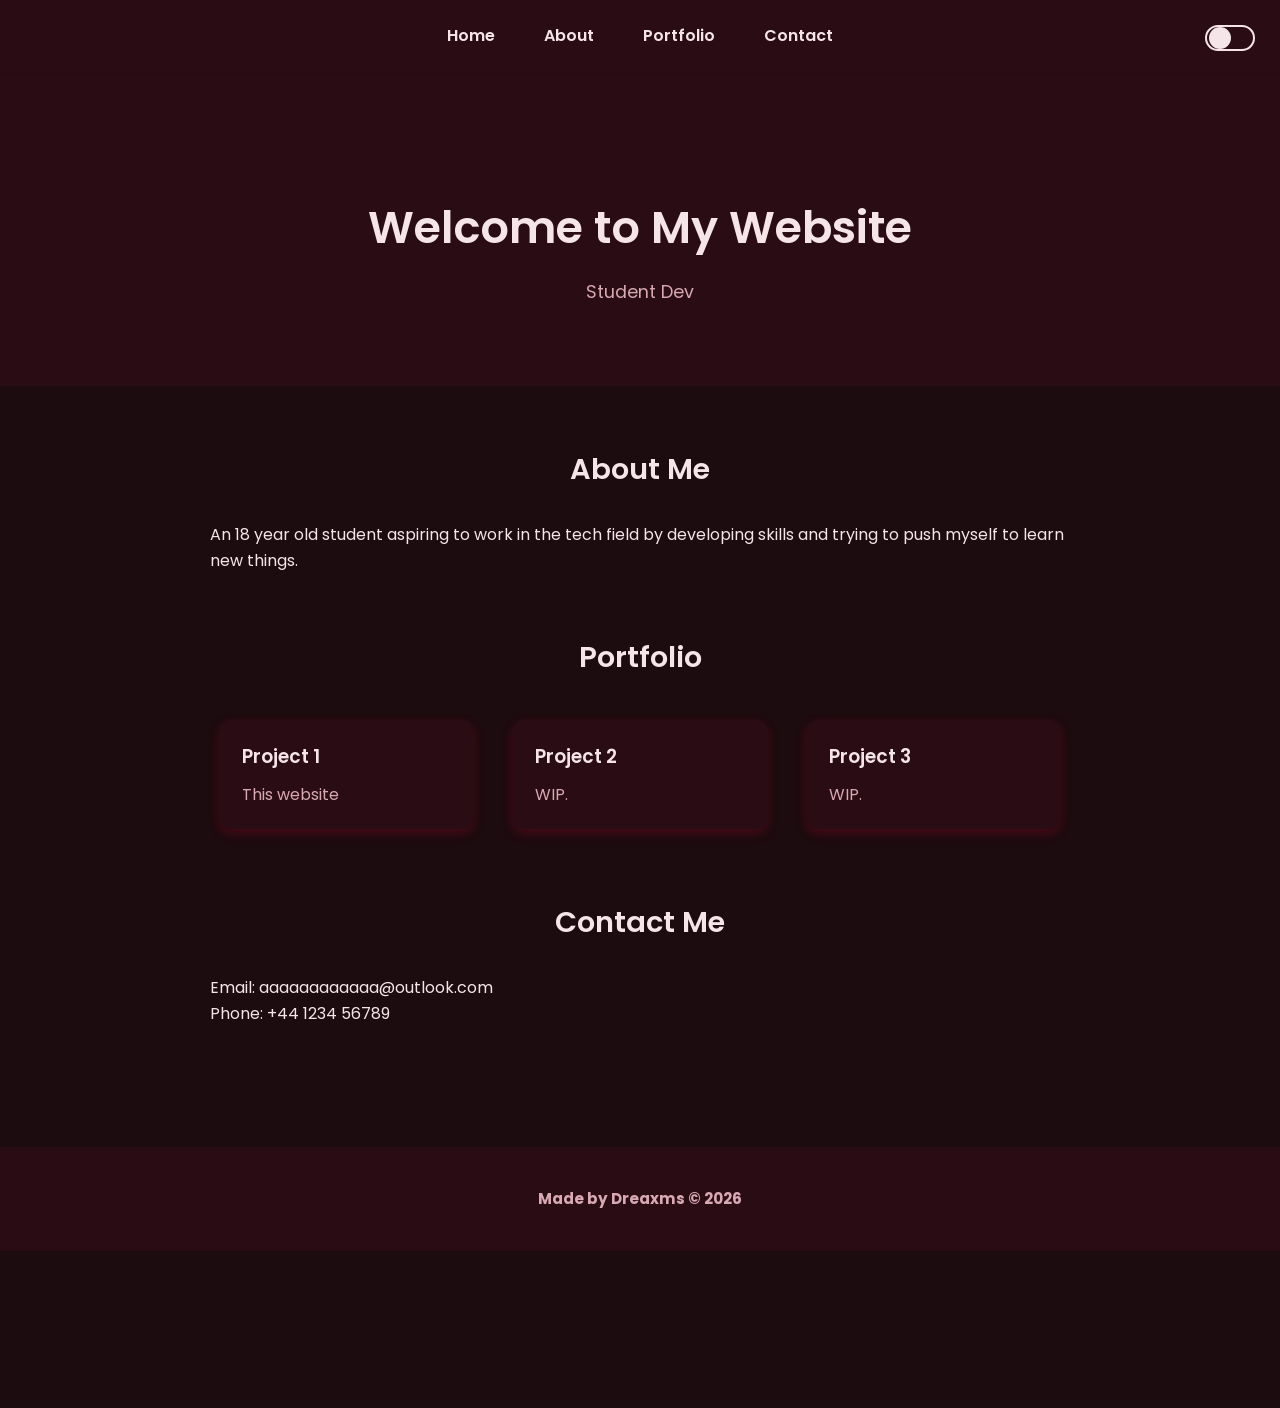
==== index.html @ 63194b22 "Update and rename Website portfolio.html to index.html" ====
<!DOCTYPE html>
<html lang="en">
<head>
    <meta charset="UTF-8">
    <meta name="viewport" content="width=device-width, initial-scale=1.0">
    <title>Portfolio</title>
    <link rel="stylesheet" href="portfolio.css">
</head>
<body>
    
    <ul id="navbar">
        <li><a href="#home">Home</a></li>
        <li><a href="#about">About</a></li>
        <li><a href="#portfolio">Portfolio</a></li>
        <li><a href="#contact">Contact</a></li>
    </ul>

    
    <button id="darkModeToggle"></button>


    
    <div id="home" class="header">
        <h1>Welcome to My Website</h1>
        <p>Student Dev</p>
    </div>

  
    <main>
       
        <section id="about">
            <h2>About Me</h2>
            <p>An 18 year old student aspiring to work in the tech field by developing skills and trying to push myself to learn new things.</p>
        </section>

        
        <section id="portfolio">
            <h2>Portfolio</h2>
            <div class="projects">
                <div class="project-card">
                    <h3>Project 1</h3>
                    <p>This website</p>
                </div>
                <div class="project-card">
                    <h3>Project 2</h3>
                    <p>WIP.</p>
                </div>
                <div class="project-card">
                    <h3>Project 3</h3>
                    <p>WIP.</p>
                </div>
            </div>
        </section>

        
        <section id="contact">
            <h2>Contact Me</h2>
            <p>Email: aaaaaaaaaaaa@outlook.com</p>
            <p>Phone: +44 1234 56789</p>
        </section>
    </main>

    <!-- Footer -->
    <footer>
        <h4 id="footer">Made by Dreaxms &copy; 2026</h4>
    </footer>

    <!-- External JS -->
    <script src="portfolio.js"></script>
    <canvas id="plasmaCanvas"></canvas>

</body>
</html>
---- portfolio.css ----
/* Import Google Font */
@import url('https://fonts.googleapis.com/css2?family=Poppins:wght@400;600&display=swap');

:root {
    --bg-color: #1c0b0f;       /* deep burgundy background */
    --text-color: #f5e5e8;     /* light pinkish text */
    --subtext-color: #d8a8b4;  /* softer subtext */
    --header-bg: #2a0d14;
    --card-bg: #2a0d14;
    --navbar-bg: #2a0d14;
    --navbar-text: #f5e5e8;
    --navbar-hover: #4d0f20;
    --card-shadow: rgba(255,0,50,0.2);
    --footer-bg: #2a0d14;
    --footer-text: #d8a8b4;
}

/* Dark mode variables */

* {
    box-sizing: border-box;
}

body {
    margin: 0;
    font-family: 'Poppins', sans-serif;
    background-color: var(--bg-color);
    color: var(--text-color);
}

#navbar {
    background-color: var(--navbar-bg);
    overflow: hidden;
}

#navbar li {
    float: left;
    list-style-type: none;
}

#navbar a {
    display: block;
    color: var(--navbar-text);
    text-align: center;
    padding: 14px 16px;
    text-decoration: none;
    transition: background-color 0.3s, transform 0.3s;
}

#navbar a:hover {
    background-color: var(--navbar-hover);
    transform: scale(1.1);
}

.header {
    text-align: center;
    padding: 50px;
    background-color: var(--header-bg);
}

.projects {
    display: flex;
    justify-content: space-around;
    flex-wrap: wrap;
}

.project-card {
    background-color: var(--card-bg);
    border: 2px solid var(--navbar-bg);
    border-radius: 10px;
    padding: 20px;
    margin: 10px;
    transition: transform 0.3s, box-shadow 0.3s;
}

.project-card:hover {
    transform: scale(1.05);
    box-shadow: 0 4px 20px var(--card-shadow);
}

footer {
    text-align: center;
    padding: 20px;
    background-color: var(--footer-bg);
    color: var(--footer-text);
}

/* Glow effect */
.glow {
    box-shadow: 0 0 30px rgba(128, 0, 0, 0.8);
}
body.dark-mode {
    --bg-color: #121212;
    --text-color: #e0e0e0;
    --subtext-color: #aaa;
    --header-bg: #121212;
    --navbar-bg: #1e1e1e;
    --navbar-text: #e0e0e0;
    --navbar-hover: #333;
    --card-bg: #1e1e1e;
    --card-shadow: rgba(0,0,0,0.5);
    --footer-bg: #1e1e1e;
    --footer-text: #aaa;
}

/* ==============================
   Global Styles
   ============================== */
* {
    box-sizing: border-box;
    margin: 0;
    padding: 0;
}

body {
    font-family: 'Poppins', sans-serif;
    line-height: 1.6;
    background-color: var(--bg-color);
    color: var(--text-color);
    transition: background-color 0.3s, color 0.3s;
}

html {
    scroll-behavior: smooth;
}

/* ==============================
   Navbar
   ============================== */
#navbar {
    display: flex;
    justify-content: center;
    list-style: none;
    padding: 15px 0;
    gap: 25px;
    background-color: var(--navbar-bg);
    position: sticky;
    top: 0;
    box-shadow: 0 1px 4px rgba(0,0,0,0.08);
    z-index: 1000;
}

#navbar li a {
    color: var(--navbar-text);
    text-decoration: none;
    font-weight: 600;
    padding: 8px 12px;
    border-radius: 5px;
    transition: background-color 0.3s, color 0.3s;
}

#navbar li a:hover,
#navbar li a.active {
    background-color: var(--navbar-hover);
    color: var(--navbar-text);
}

/* ==============================
   Dark Mode Toggle Switch
   ============================== */
#darkModeToggle {
    position: fixed;
    top: 25px;
    right: 25px;
    width: 50px;
    height: 26px;
    background-color: var(--navbar-bg);
    border: 2px solid var(--navbar-text);
    border-radius: 50px;
    cursor: pointer;
    display: flex;
    align-items: center;
    padding: 0;
    z-index: 2000;
    transition: background-color 0.3s, border-color 0.3s;
}

/* Circle inside toggle */
#darkModeToggle::before {
    content: '';
    width: 22px;
    height: 22px;
    background-color: var(--navbar-text);
    border-radius: 50%;
    margin-left: 2px;
    transition: transform 0.3s, background-color 0.3s;
}

/* Move circle when dark mode is active */
body.dark-mode #darkModeToggle::before {
    transform: translateX(24px);
    background-color: var(--navbar-text);
}

/* ==============================
   Header / Hero
   ============================== */
.header {
    text-align: center;
    padding: 120px 20px 80px;
    background-color: var(--header-bg);
    transition: background-color 0.3s, color 0.3s;
}

.header h1 {
    font-size: 2.8rem;
    font-weight: 600;
    margin-bottom: 15px;
}

.header p {
    font-size: 1.1rem;
    color: var(--subtext-color);
}

/* ==============================
   Main Sections
   ============================== */
main {
    max-width: 900px;
    margin: auto;
    padding: 60px 20px;
}

section {
    margin-bottom: 60px;
    transition: background-color 0.3s, color 0.3s;
}

section h2 {
    text-align: center;
    color: var(--text-color);
    margin-bottom: 30px;
    font-size: 1.8rem;
    font-weight: 600;
}

/* ==============================
   Portfolio Grid
   ============================== */
.projects {
    display: grid;
    grid-template-columns: repeat(auto-fit, minmax(250px, 1fr));
    gap: 20px;
}

.project-card {
    background-color: var(--card-bg);
    border-radius: 10px;
    padding: 20px;
    box-shadow: 0 4px 12px var(--card-shadow);
    transition: transform 0.3s, box-shadow 0.3s, background-color 0.3s;
}

.project-card:hover {
    transform: translateY(-3px);
    box-shadow: 0 4px 12px var(--card-shadow);
}

.project-card h3 {
    color: var(--text-color);
    margin-bottom: 10px;
    font-weight: 600;
}

.project-card p {
    color: var(--subtext-color);
}

/* ==============================
   Footer
   ============================== */
footer {
    text-align: center;
    padding: 40px 20px;
    background-color: var(--footer-bg);
    color: var(--footer-text);
    font-size: 0.95rem;
    transition: background-color 0.3s, color 0.3s;
}

/* ==============================
   Responsive
   ============================== */
@media(max-width: 600px) {
    .header h1 { font-size: 2rem; }
    #navbar { flex-direction: column; gap: 12px; }
}
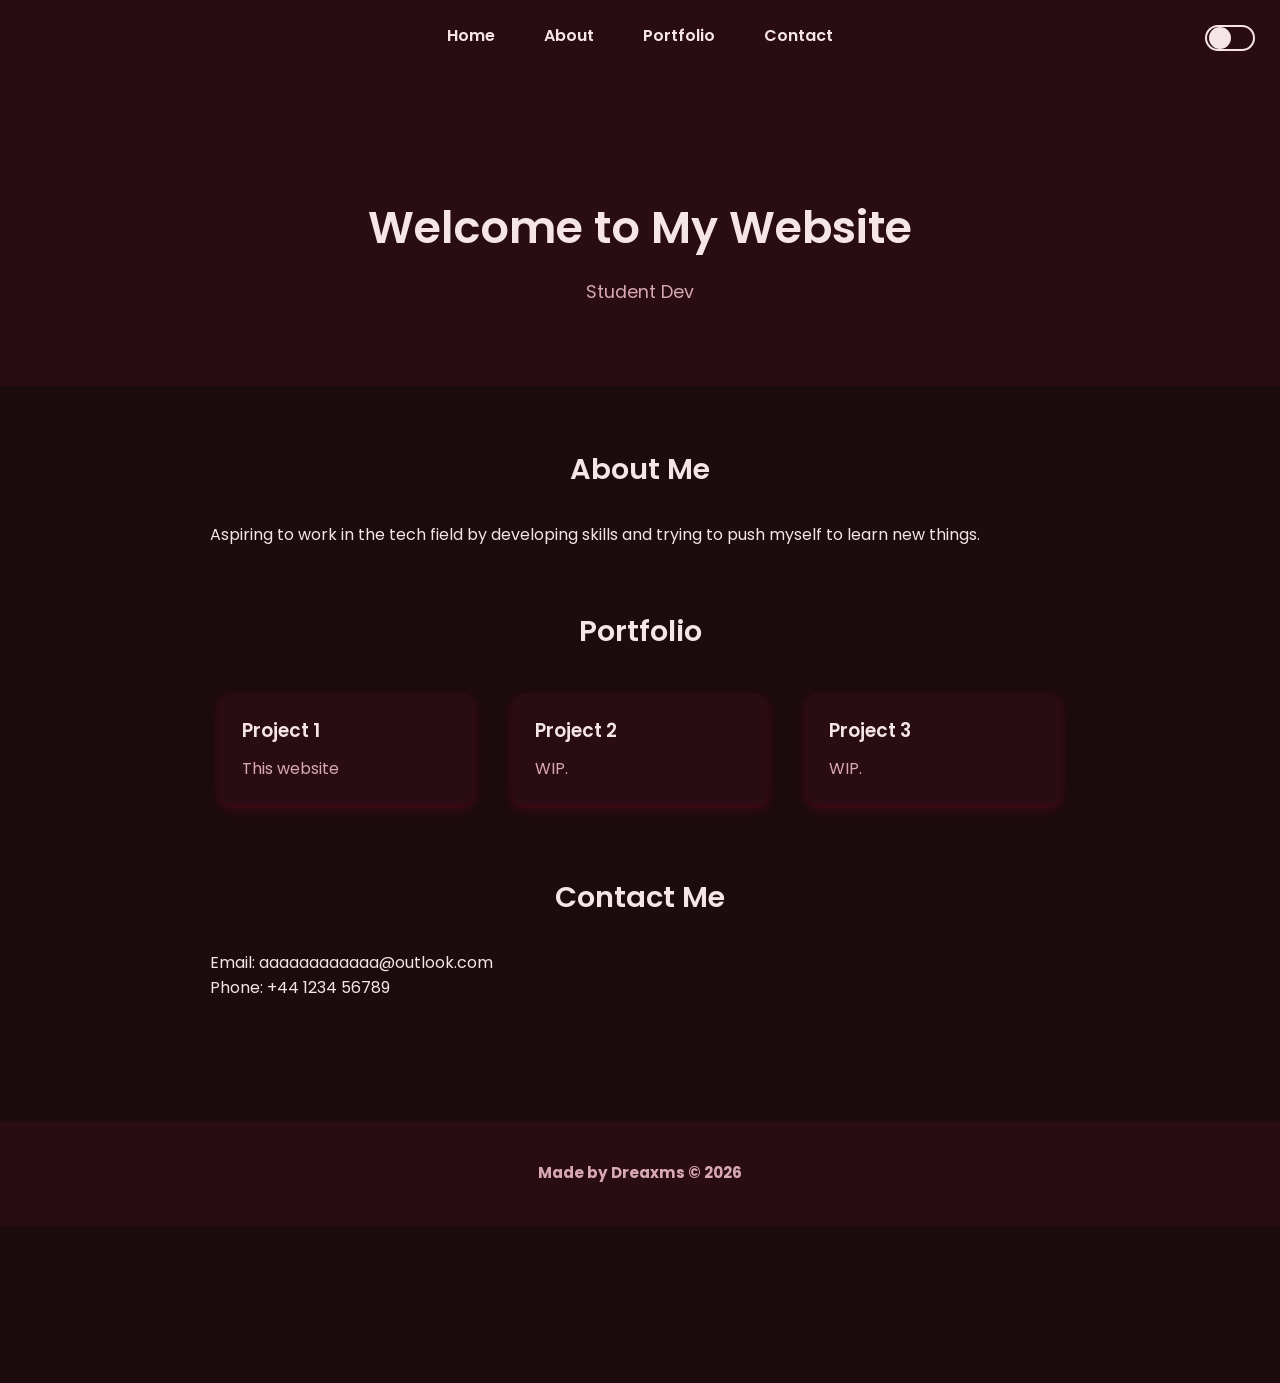
==== commit 6127099d: "Revise 'About Me' section for clarity Updated the content of the 'About Me' section to reflect a mor" ====
--- a/index.html
+++ b/index.html
@@ -30,7 +30,7 @@
        
         <section id="about">
             <h2>About Me</h2>
-            <p>An 18 year old student aspiring to work in the tech field by developing skills and trying to push myself to learn new things.</p>
+            <p>Aspiring to work in the tech field by developing skills and trying to push myself to learn new things.</p>
         </section>
 
         
@@ -72,3 +72,4 @@
 </body>
 </html>
 
+
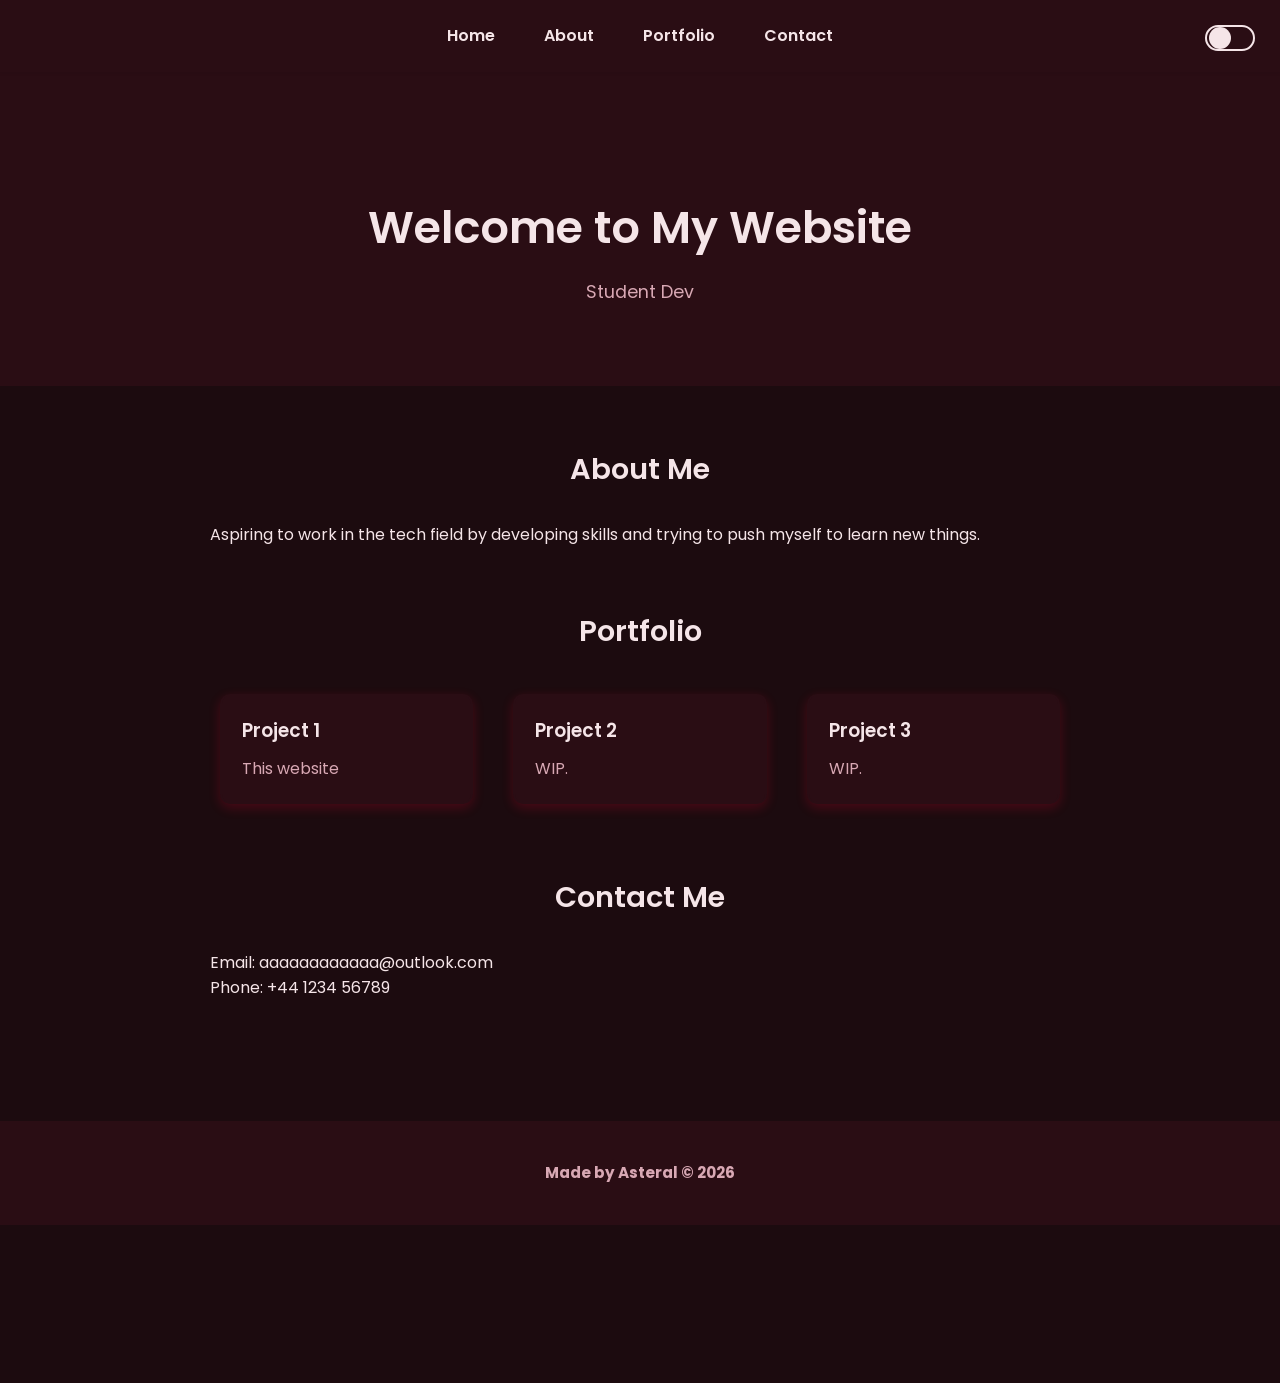
==== commit 347b268f: "Fix formatting and update footer name in index.html" ====
--- a/index.html
+++ b/index.html
@@ -62,7 +62,7 @@
 
     <!-- Footer -->
     <footer>
-        <h4 id="footer">Made by Dreaxms &copy; 2026</h4>
+        <h4 id="footer">Made by Asteral &copy; 2026</h4>
     </footer>
 
     <!-- External JS -->
@@ -73,3 +73,4 @@
 </html>
 
 
+
